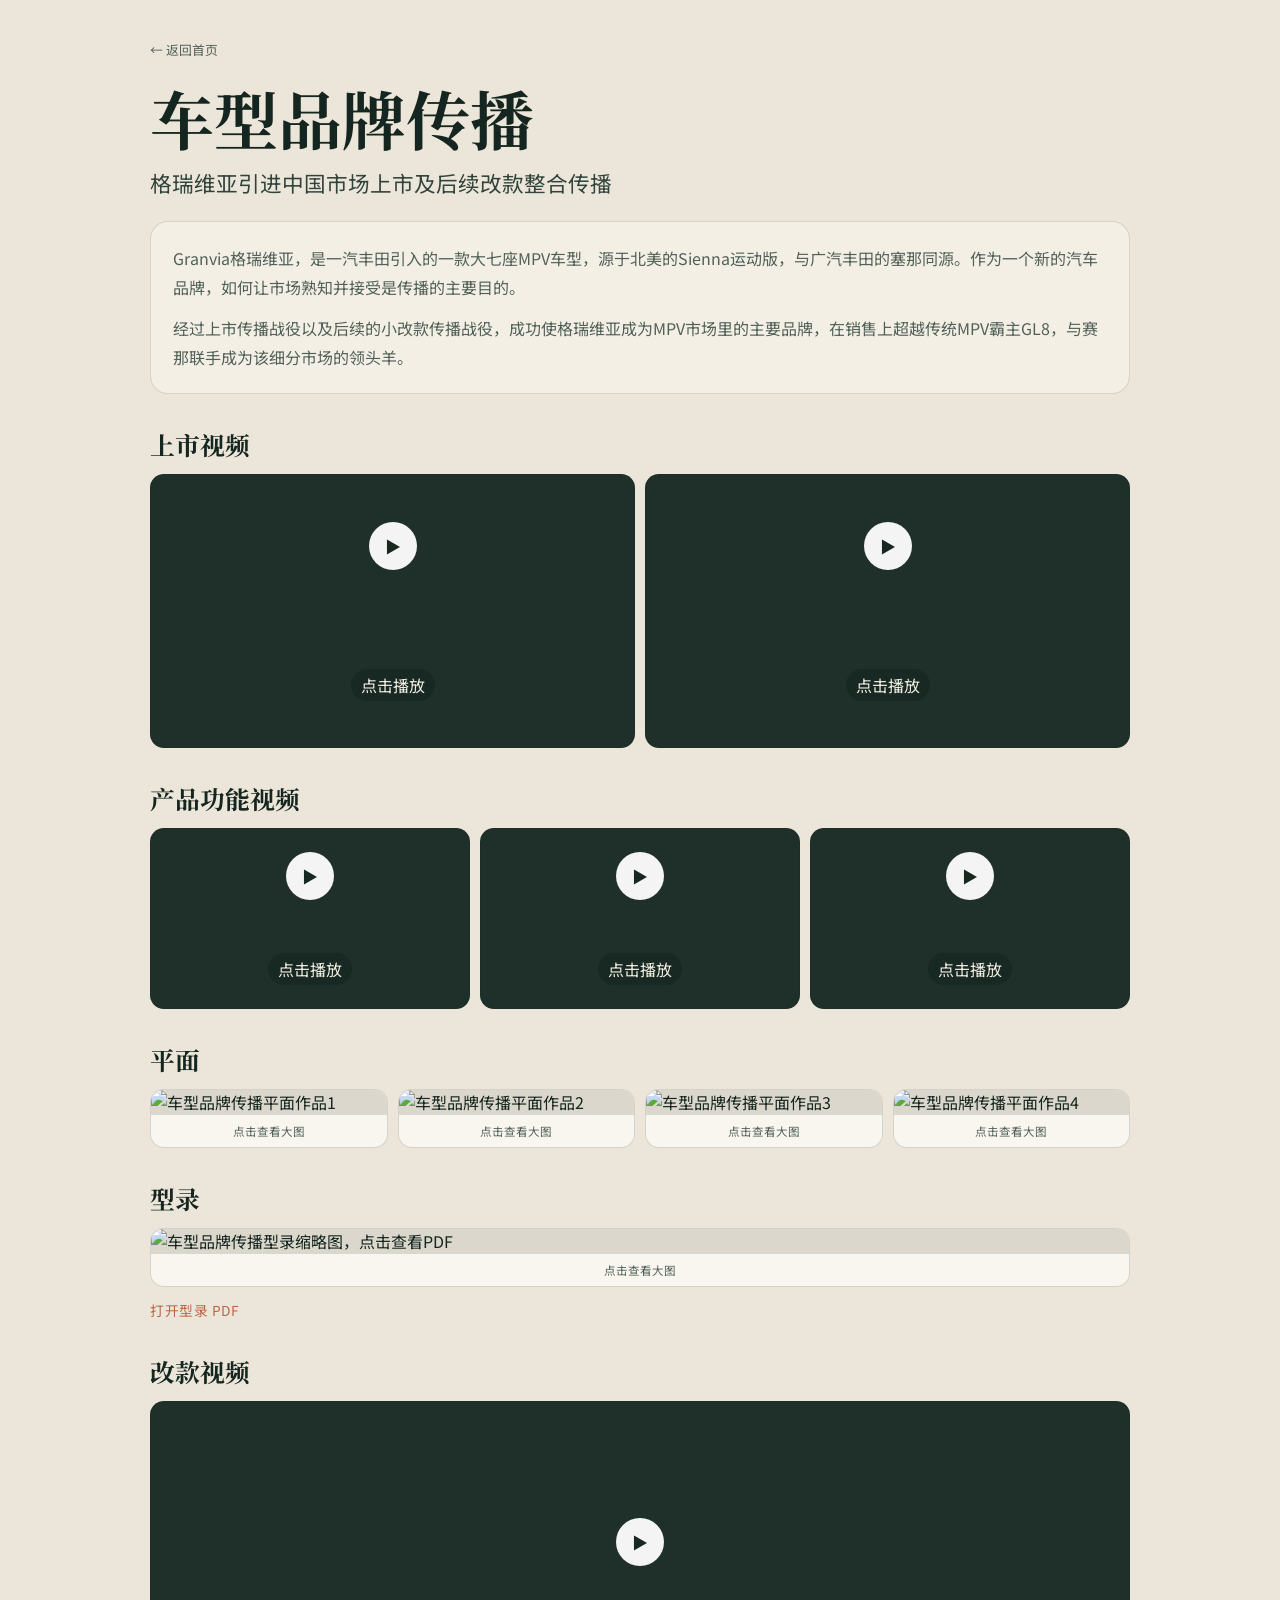
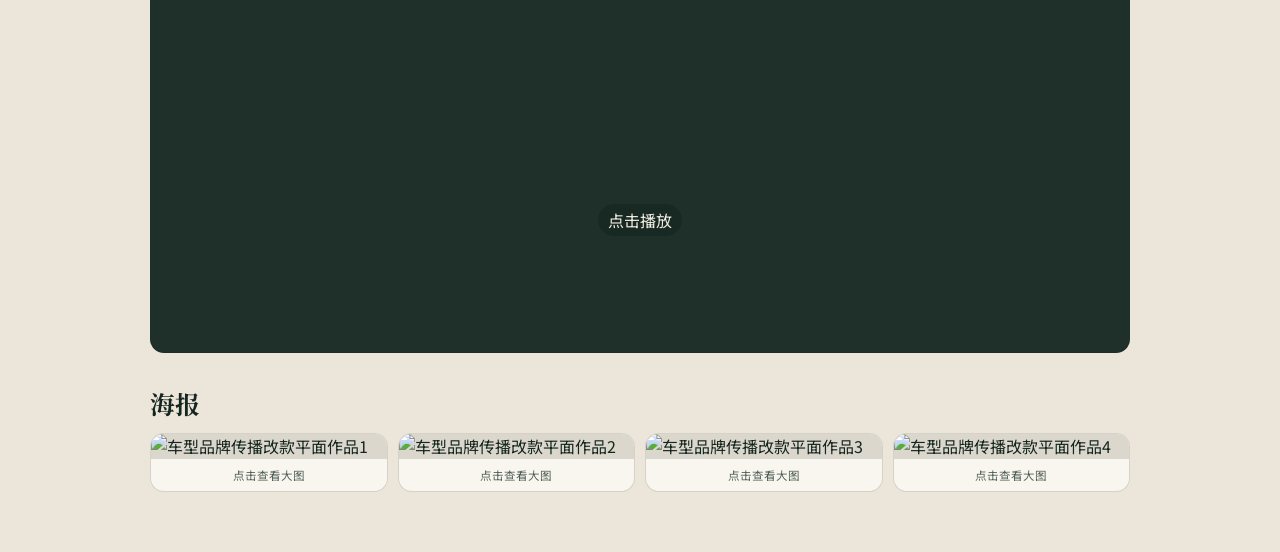
==== pages/project-01.html @ 5aec9dba "Add files via upload" ====
<!DOCTYPE html>
<html lang="zh-CN">
  <head>
    <meta charset="UTF-8" />
    <meta name="viewport" content="width=device-width, initial-scale=1.0" />
    <title>车型品牌传播 | 吴志民</title>
    <link rel="preconnect" href="https://fonts.googleapis.com" />
    <link rel="preconnect" href="https://fonts.gstatic.com" crossorigin />
    <link href="https://fonts.googleapis.com/css2?family=Noto+Sans+SC:wght@400;500;700&family=Noto+Serif+SC:wght@500;700&display=swap" rel="stylesheet" />
    <link rel="stylesheet" href="project.css" />
  </head>
  <body>
    <main class="page">
      <a class="back" href="../index.html">← 返回首页</a>
      <section class="hero case-hero">
        <h1>车型品牌传播</h1>
        <p class="case-subtitle">格瑞维亚引进中国市场上市及后续改款整合传播</p>
      </section>

      <section class="desc case-intro">
        <p>
          Granvia格瑞维亚，是一汽丰田引入的一款大七座MPV车型，源于北美的Sienna运动版，与广汽丰田的塞那同源。作为一个新的汽车品牌，如何让市场熟知并接受是传播的主要目的。
        </p>
        <p>
          经过上市传播战役以及后续的小改款传播战役，成功使格瑞维亚成为MPV市场里的主要品牌，在销售上超越传统MPV霸主GL8，与赛那联手成为该细分市场的领头羊。
        </p>
      </section>

      <section class="work-group">
        <h2>上市视频</h2>
        <div class="media-grid media-grid-video-2">
          <div class="media-item media-item-video">
            <iframe
              src="https://player.bilibili.com/player.html?isOutside=true&aid=116299795663700&bvid=BV1DvXPB8EWV&cid=37015653127&p=1"
              data-poster="../assets/images/project-01/work-01-launch-video-01-poster.webp"
              scrolling="no"
              border="0"
              frameborder="no"
              framespacing="0"
              allowfullscreen="true"
            ></iframe>
          </div>
          <div class="media-item media-item-video">
            <iframe
              src="https://player.bilibili.com/player.html?isOutside=true&aid=116299795531823&bvid=BV1gvXPB8EVQ&cid=37015650571&p=1"
              data-poster="../assets/images/project-01/work-01-launch-video-02-poster.webp"
              scrolling="no"
              border="0"
              frameborder="no"
              framespacing="0"
              allowfullscreen="true"
            ></iframe>
          </div>
        </div>
      </section>

      <section class="work-group">
        <h2>产品功能视频</h2>
        <div class="media-grid media-grid-video-3">
          <div class="media-item media-item-video">
            <iframe
              src="https://player.bilibili.com/player.html?isOutside=true&aid=116299795597021&bvid=BV1hvXPB8EKg&cid=37015715951&p=1"
              data-poster="../assets/images/project-01/work-02-feature-video-01-poster.webp"
              scrolling="no"
              border="0"
              frameborder="no"
              framespacing="0"
              allowfullscreen="true"
            ></iframe>
          </div>
          <div class="media-item media-item-video">
            <iframe
              src="https://player.bilibili.com/player.html?isOutside=true&aid=116299795599101&bvid=BV18vXPB8E8s&cid=37015718615&p=1"
              data-poster="../assets/images/project-01/work-02-feature-video-02-poster.webp"
              scrolling="no"
              border="0"
              frameborder="no"
              framespacing="0"
              allowfullscreen="true"
            ></iframe>
          </div>
          <div class="media-item media-item-video">
            <iframe
              src="https://player.bilibili.com/player.html?isOutside=true&aid=116299812310802&bvid=BV1geXPBcEQH&cid=37015719141&p=1"
              data-poster="../assets/images/project-01/work-02-feature-video-03-poster.webp"
              scrolling="no"
              border="0"
              frameborder="no"
              framespacing="0"
              allowfullscreen="true"
            ></iframe>
          </div>
        </div>
      </section>

      <section class="work-group">
        <h2>平面</h2>
        <div class="media-grid media-grid-image-4">
          <figure class="media-item media-item-image">
            <a href="../assets/images/project-01/work-03-print-01.webp" target="_blank" rel="noreferrer">
              <img src="../assets/images/project-01/work-03-print-01.webp" alt="车型品牌传播平面作品1" loading="lazy" />
            </a>
          </figure>
          <figure class="media-item media-item-image">
            <a href="../assets/images/project-01/work-03-print-02.webp" target="_blank" rel="noreferrer">
              <img src="../assets/images/project-01/work-03-print-02.webp" alt="车型品牌传播平面作品2" loading="lazy" />
            </a>
          </figure>
          <figure class="media-item media-item-image">
            <a href="../assets/images/project-01/work-03-print-03.webp" target="_blank" rel="noreferrer">
              <img src="../assets/images/project-01/work-03-print-03.webp" alt="车型品牌传播平面作品3" loading="lazy" />
            </a>
          </figure>
          <figure class="media-item media-item-image">
            <a href="../assets/images/project-01/work-03-print-04.webp" target="_blank" rel="noreferrer">
              <img src="../assets/images/project-01/work-03-print-04.webp" alt="车型品牌传播平面作品4" loading="lazy" />
            </a>
          </figure>
        </div>
      </section>

      <section class="work-group">
        <h2>型录</h2>
        <div class="media-grid media-grid-catalog">
          <figure class="media-item media-item-image media-item-catalog">
            <a href="../assets/docs/project-01/work-04-catalog.pdf" target="_blank" rel="noreferrer">
              <img src="../assets/images/project-01/work-04-catalog-thumb.webp" alt="车型品牌传播型录缩略图，点击查看PDF" loading="lazy" />
            </a>
          </figure>
        </div>
        <p class="catalog-link">
          <a href="../assets/docs/project-01/work-04-catalog.pdf" target="_blank" rel="noreferrer">打开型录 PDF</a>
        </p>
      </section>

      <section class="work-group">
        <h2>改款视频</h2>
        <div class="media-grid media-grid-video-1">
          <div class="media-item media-item-video">
            <iframe
              src="https://player.bilibili.com/player.html?isOutside=true&aid=116299896194596&bvid=BV1GaXPBaETD&cid=37016111444&p=1"
              data-poster="../assets/images/project-01/work-05-refresh-video-poster.webp"
              scrolling="no"
              border="0"
              frameborder="no"
              framespacing="0"
              allowfullscreen="true"
            ></iframe>
          </div>
        </div>
      </section>

      <section class="work-group">
        <h2>海报</h2>
        <div class="media-grid media-grid-image-4">
          <figure class="media-item media-item-image">
            <a href="../assets/images/project-01/work-06-print-01.webp" target="_blank" rel="noreferrer">
              <img src="../assets/images/project-01/work-06-print-01.webp" alt="车型品牌传播改款平面作品1" loading="lazy" />
            </a>
          </figure>
          <figure class="media-item media-item-image">
            <a href="../assets/images/project-01/work-06-print-02.webp" target="_blank" rel="noreferrer">
              <img src="../assets/images/project-01/work-06-print-02.webp" alt="车型品牌传播改款平面作品2" loading="lazy" />
            </a>
          </figure>
          <figure class="media-item media-item-image">
            <a href="../assets/images/project-01/work-06-print-03.webp" target="_blank" rel="noreferrer">
              <img src="../assets/images/project-01/work-06-print-03.webp" alt="车型品牌传播改款平面作品3" loading="lazy" />
            </a>
          </figure>
          <figure class="media-item media-item-image">
            <a href="../assets/images/project-01/work-06-print-04.webp" target="_blank" rel="noreferrer">
              <img src="../assets/images/project-01/work-06-print-04.webp" alt="车型品牌传播改款平面作品4" loading="lazy" />
            </a>
          </figure>
        </div>
      </section>
    </main>
    <script src="project-video-embed.js"></script>
  </body>
</html>
---- pages/project.css ----
:root {
  --bg: #ece5d9;
  --panel: #f4efe5;
  --text: #14261f;
  --muted: #516158;
  --line: rgba(20, 38, 31, 0.14);
  --accent: #b96845;
  --container: min(100% - 24px, 980px);
  --radius: 18px;
}

* {
  box-sizing: border-box;
}

body {
  margin: 0;
  font-family: "Noto Sans SC", "PingFang SC", "Hiragino Sans GB", sans-serif;
  background: var(--bg);
  color: var(--text);
}

h1,
h2 {
  margin: 0;
  font-family: "Noto Serif SC", "Songti SC", serif;
}

p {
  margin: 0;
}

a {
  color: inherit;
  text-decoration: none;
}

.page {
  width: var(--container);
  margin: 0 auto;
  padding: 24px 0 60px;
}

.back {
  display: inline-block;
  font-size: 0.8rem;
  color: var(--muted);
  margin-bottom: 20px;
}

.hero {
  display: grid;
  gap: 16px;
}

.kicker {
  font-size: 0.72rem;
  letter-spacing: 0.08em;
  text-transform: uppercase;
  color: var(--muted);
}

h1 {
  font-size: clamp(1.8rem, 8vw, 2.8rem);
  line-height: 1.2;
}

.meta {
  color: var(--muted);
  line-height: 1.8;
}

.case-hero {
  gap: 10px;
}

.case-subtitle {
  color: #31443c;
  font-size: clamp(1rem, 4.6vw, 1.35rem);
  line-height: 1.55;
}

.case-subtitle-strong {
  font-family: "Noto Serif SC", "Songti SC", serif;
  font-size: clamp(1.15rem, 5vw, 1.55rem);
  line-height: 1.45;
}

.case-subtitle-project04 {
  margin-top: 10px;
  font-size: clamp(1.45rem, 6.6vw, 2rem);
  font-weight: 700;
  line-height: 1.35;
}

.case-intro {
  display: grid;
  gap: 12px;
}

.work-group {
  margin-top: 26px;
}

.work-group h2 {
  font-size: clamp(1.15rem, 5vw, 1.55rem);
  margin-bottom: 12px;
}

.media-grid {
  display: grid;
  gap: 10px;
}

.media-grid-video-2 {
  grid-template-columns: 1fr;
}

.media-grid-video-3 {
  grid-template-columns: 1fr;
}

.media-grid-image-4 {
  grid-template-columns: repeat(2, minmax(0, 1fr));
}

.media-grid-image-2 {
  grid-template-columns: repeat(2, minmax(0, 1fr));
}

.media-grid-image-3 {
  grid-template-columns: repeat(2, minmax(0, 1fr));
}

.media-grid-image-6 {
  grid-template-columns: repeat(2, minmax(0, 1fr));
}

.media-grid-image-1 {
  grid-template-columns: minmax(0, 1fr);
}

.media-item {
  margin: 0;
  border: 1px solid var(--line);
  border-radius: 12px;
  background: var(--panel);
  overflow: hidden;
}

.media-item img,
.media-item video,
.media-item iframe {
  width: 100%;
  display: block;
  background: #dcd7cc;
  border: 0;
}

.media-item a {
  display: block;
}

.media-item-image img {
  height: auto;
  aspect-ratio: auto;
  object-fit: contain;
  object-position: center;
}

.media-item-video video,
.media-item-video iframe {
  aspect-ratio: 16 / 9;
  object-fit: cover;
}

.media-item-video {
  position: relative;
  background: #1f2f29;
}

.media-item-video.has-poster {
  background-image: var(--video-poster);
  background-size: cover;
  background-position: center;
}

.bili-iframe-idle {
  background: transparent;
  opacity: 0;
  pointer-events: none;
}

.bili-activate {
  position: absolute;
  inset: 0;
  width: 100%;
  border: 0;
  background: transparent;
  color: #f4efe5;
  display: grid;
  place-items: center;
  gap: 8px;
  cursor: pointer;
  font: inherit;
}

.bili-activate .play-icon {
  width: 48px;
  height: 48px;
  border-radius: 999px;
  background: rgba(255, 255, 255, 0.95);
  color: #162820;
  display: grid;
  place-items: center;
  font-size: 1rem;
}

.bili-activate span:last-child {
  padding: 4px 10px;
  border-radius: 999px;
  background: rgba(20, 38, 31, 0.62);
}

.media-item-catalog img {
  width: 100%;
  height: auto;
  max-height: none;
  margin: 0;
}

.media-item-image a::after {
  content: "点击查看大图";
  display: block;
  border-top: 1px solid var(--line);
  padding: 8px 10px;
  font-size: 0.72rem;
  text-align: center;
  color: var(--muted);
  background: rgba(255, 255, 255, 0.4);
}

.media-item-doc a::after {
  content: "点击打开文档";
}

.media-grid-catalog {
  justify-items: stretch;
}

.media-item-catalog {
  width: 100%;
}

.catalog-link {
  margin-top: 10px;
}

.catalog-link a {
  font-size: 0.86rem;
  color: var(--accent);
  letter-spacing: 0.04em;
}

.media-placeholder {
  display: grid;
  align-content: center;
  justify-items: center;
  gap: 8px;
  min-height: 170px;
  border: 1px dashed rgba(20, 38, 31, 0.32);
  border-radius: 12px;
  padding: 14px 10px;
  background:
    linear-gradient(145deg, rgba(255, 255, 255, 0.44), rgba(255, 255, 255, 0.1)),
    var(--panel);
  text-align: center;
  color: #3d4c45;
  font-weight: 500;
}

.media-placeholder.image {
  min-height: 150px;
}

.media-placeholder span {
  display: block;
  font-size: 0.72rem;
  line-height: 1.5;
  color: #6a6a63;
  word-break: break-all;
}

.cover,
.video,
.desc {
  margin-top: 22px;
  border: 1px solid var(--line);
  border-radius: var(--radius);
  background: var(--panel);
}

.cover img,
video {
  width: 100%;
  display: block;
  border-radius: var(--radius);
}

.cover img {
  aspect-ratio: 16 / 10;
  object-fit: cover;
  object-position: center;
}

.desc {
  padding: 16px;
  line-height: 1.8;
  color: var(--muted);
}

.tip {
  margin-top: 10px;
  font-size: 0.8rem;
  color: #6d675d;
}

@media (min-width: 768px) {
  .page {
    padding-top: 36px;
  }

  h1 {
    font-size: clamp(2.4rem, 5vw, 4rem);
  }

  .case-subtitle-project04 {
    margin-top: 20px;
    font-size: clamp(1.8rem, 3.2vw, 2.6rem);
    font-weight: 700;
  }

  .work-group {
    margin-top: 32px;
  }

  .media-grid-video-2 {
    grid-template-columns: repeat(2, minmax(0, 1fr));
  }

  .media-grid-video-3 {
    grid-template-columns: repeat(3, minmax(0, 1fr));
  }

  .media-grid-video-1,
  .media-grid-catalog {
    grid-template-columns: minmax(0, 1fr);
  }

  .media-grid-image-4 {
    grid-template-columns: repeat(4, minmax(0, 1fr));
  }

  .media-grid-image-2 {
    grid-template-columns: repeat(2, minmax(0, 1fr));
  }

  .media-grid-image-3 {
    grid-template-columns: repeat(3, minmax(0, 1fr));
  }

  .media-grid-image-6 {
    grid-template-columns: repeat(3, minmax(0, 1fr));
  }

  .media-placeholder {
    min-height: 220px;
    border-radius: 14px;
  }

  .media-placeholder.image {
    min-height: 180px;
  }

  .media-item {
    border-radius: 14px;
  }

  .media-item-catalog {
    width: 100%;
  }

  .desc {
    padding: 22px;
  }
}
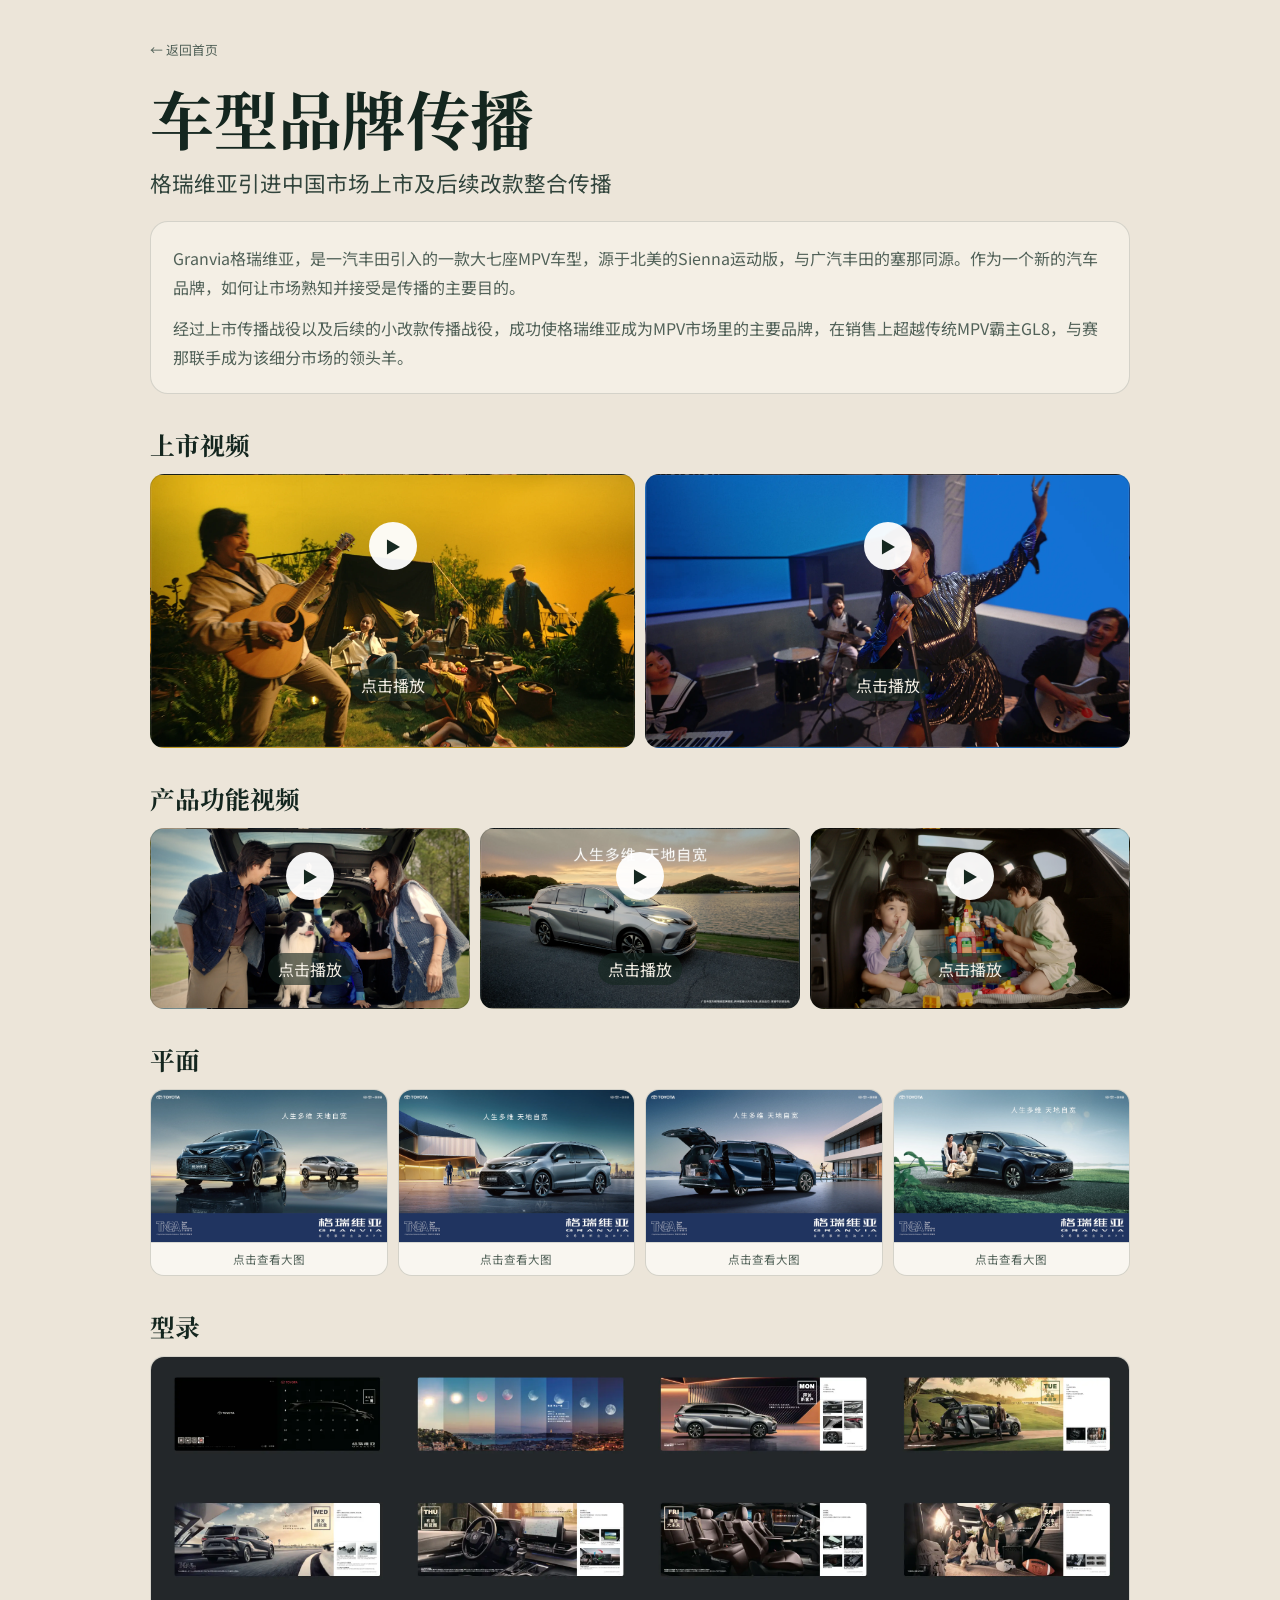
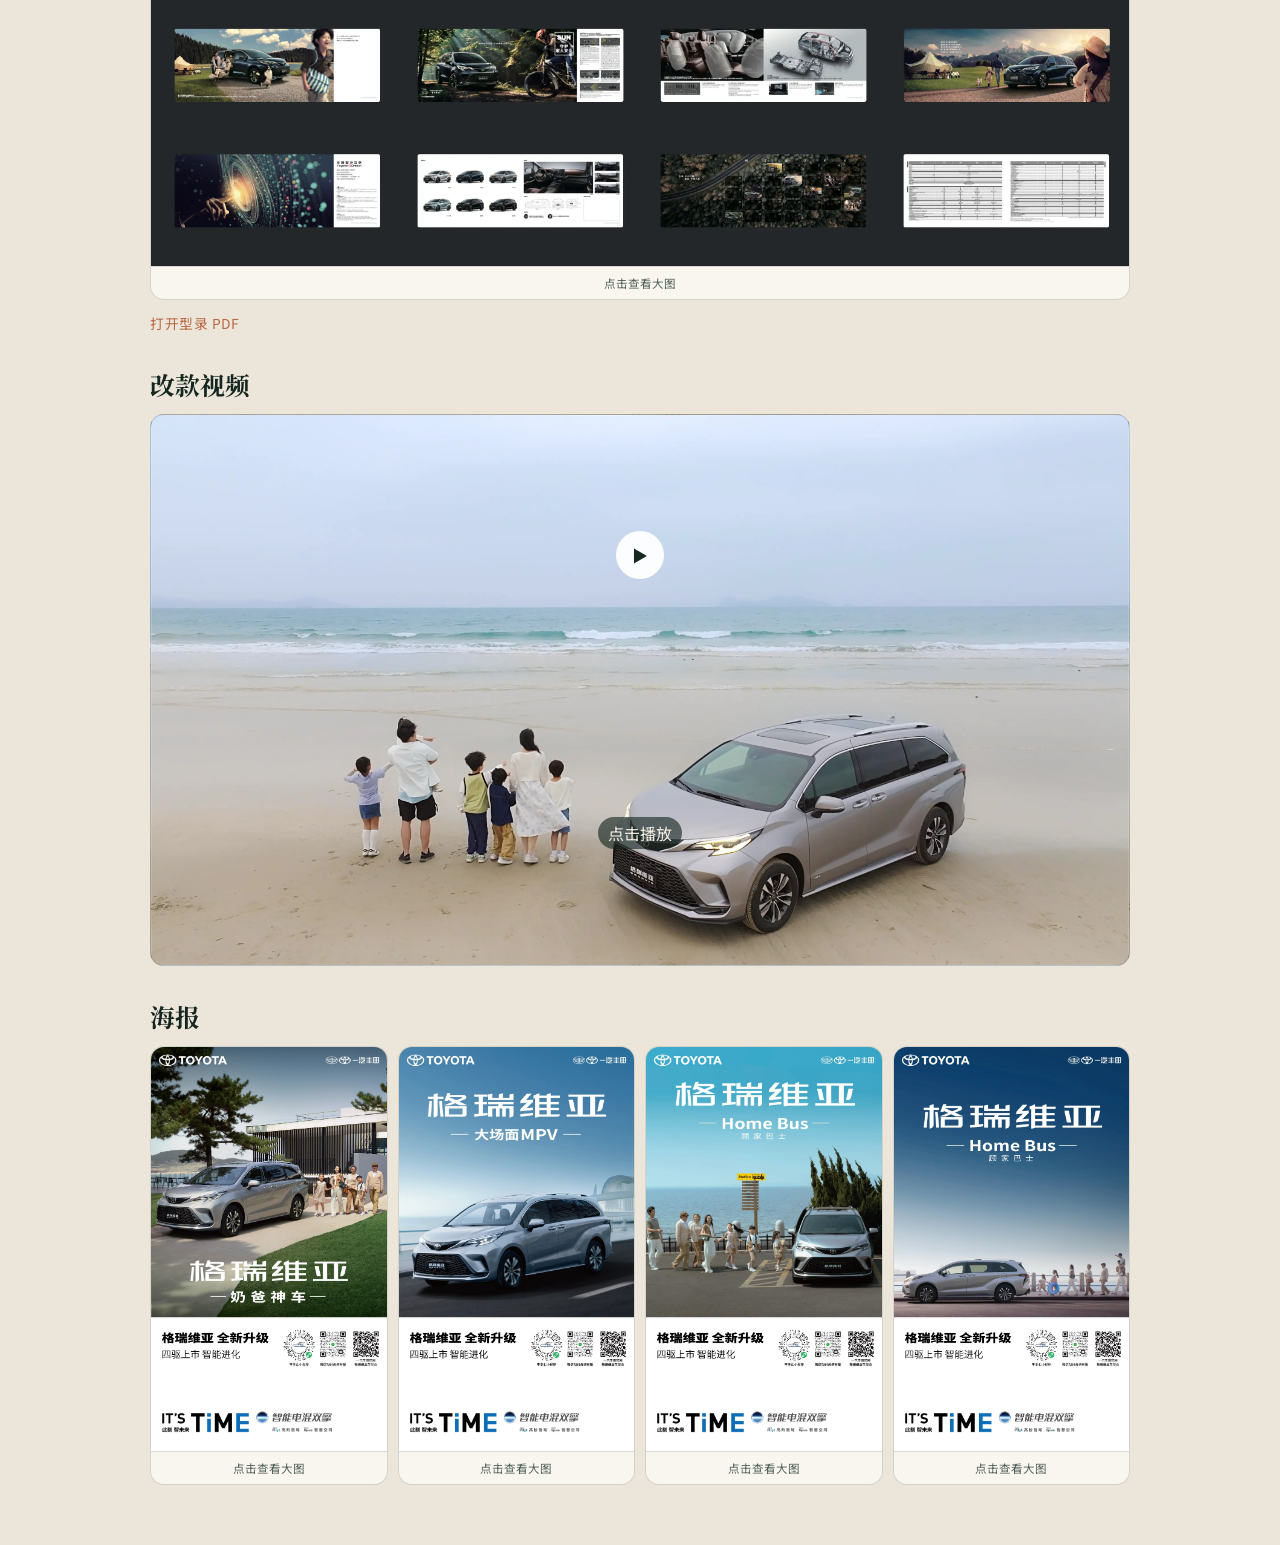
==== commit b8c50c1a: "Add files via upload" ====
--- a/pages/project-01.html
+++ b/pages/project-01.html
@@ -32,7 +32,7 @@
           <div class="media-item media-item-video">
             <iframe
               src="https://player.bilibili.com/player.html?isOutside=true&aid=116299795663700&bvid=BV1DvXPB8EWV&cid=37015653127&p=1"
-              data-poster="../assets/images/project-01/work-01-launch-video-01-poster.webp"
+              data-poster="../images/project-01/work-01-launch-video-01-poster.webp"
               scrolling="no"
               border="0"
               frameborder="no"
@@ -43,7 +43,7 @@
           <div class="media-item media-item-video">
             <iframe
               src="https://player.bilibili.com/player.html?isOutside=true&aid=116299795531823&bvid=BV1gvXPB8EVQ&cid=37015650571&p=1"
-              data-poster="../assets/images/project-01/work-01-launch-video-02-poster.webp"
+              data-poster="../images/project-01/work-01-launch-video-02-poster.webp"
               scrolling="no"
               border="0"
               frameborder="no"
@@ -60,7 +60,7 @@
           <div class="media-item media-item-video">
             <iframe
               src="https://player.bilibili.com/player.html?isOutside=true&aid=116299795597021&bvid=BV1hvXPB8EKg&cid=37015715951&p=1"
-              data-poster="../assets/images/project-01/work-02-feature-video-01-poster.webp"
+              data-poster="../images/project-01/work-02-feature-video-01-poster.webp"
               scrolling="no"
               border="0"
               frameborder="no"
@@ -71,7 +71,7 @@
           <div class="media-item media-item-video">
             <iframe
               src="https://player.bilibili.com/player.html?isOutside=true&aid=116299795599101&bvid=BV18vXPB8E8s&cid=37015718615&p=1"
-              data-poster="../assets/images/project-01/work-02-feature-video-02-poster.webp"
+              data-poster="../images/project-01/work-02-feature-video-02-poster.webp"
               scrolling="no"
               border="0"
               frameborder="no"
@@ -82,7 +82,7 @@
           <div class="media-item media-item-video">
             <iframe
               src="https://player.bilibili.com/player.html?isOutside=true&aid=116299812310802&bvid=BV1geXPBcEQH&cid=37015719141&p=1"
-              data-poster="../assets/images/project-01/work-02-feature-video-03-poster.webp"
+              data-poster="../images/project-01/work-02-feature-video-03-poster.webp"
               scrolling="no"
               border="0"
               frameborder="no"
@@ -97,23 +97,23 @@
         <h2>平面</h2>
         <div class="media-grid media-grid-image-4">
           <figure class="media-item media-item-image">
-            <a href="../assets/images/project-01/work-03-print-01.webp" target="_blank" rel="noreferrer">
-              <img src="../assets/images/project-01/work-03-print-01.webp" alt="车型品牌传播平面作品1" loading="lazy" />
+            <a href="../images/project-01/work-03-print-01.webp" target="_blank" rel="noreferrer">
+              <img src="../images/project-01/work-03-print-01.webp" alt="车型品牌传播平面作品1" loading="lazy" />
             </a>
           </figure>
           <figure class="media-item media-item-image">
-            <a href="../assets/images/project-01/work-03-print-02.webp" target="_blank" rel="noreferrer">
-              <img src="../assets/images/project-01/work-03-print-02.webp" alt="车型品牌传播平面作品2" loading="lazy" />
+            <a href="../images/project-01/work-03-print-02.webp" target="_blank" rel="noreferrer">
+              <img src="../images/project-01/work-03-print-02.webp" alt="车型品牌传播平面作品2" loading="lazy" />
             </a>
           </figure>
           <figure class="media-item media-item-image">
-            <a href="../assets/images/project-01/work-03-print-03.webp" target="_blank" rel="noreferrer">
-              <img src="../assets/images/project-01/work-03-print-03.webp" alt="车型品牌传播平面作品3" loading="lazy" />
+            <a href="../images/project-01/work-03-print-03.webp" target="_blank" rel="noreferrer">
+              <img src="../images/project-01/work-03-print-03.webp" alt="车型品牌传播平面作品3" loading="lazy" />
             </a>
           </figure>
           <figure class="media-item media-item-image">
-            <a href="../assets/images/project-01/work-03-print-04.webp" target="_blank" rel="noreferrer">
-              <img src="../assets/images/project-01/work-03-print-04.webp" alt="车型品牌传播平面作品4" loading="lazy" />
+            <a href="../images/project-01/work-03-print-04.webp" target="_blank" rel="noreferrer">
+              <img src="../images/project-01/work-03-print-04.webp" alt="车型品牌传播平面作品4" loading="lazy" />
             </a>
           </figure>
         </div>
@@ -123,13 +123,13 @@
         <h2>型录</h2>
         <div class="media-grid media-grid-catalog">
           <figure class="media-item media-item-image media-item-catalog">
-            <a href="../assets/docs/project-01/work-04-catalog.pdf" target="_blank" rel="noreferrer">
-              <img src="../assets/images/project-01/work-04-catalog-thumb.webp" alt="车型品牌传播型录缩略图，点击查看PDF" loading="lazy" />
+            <a href="../docs/project-01/work-04-catalog.pdf" target="_blank" rel="noreferrer">
+              <img src="../images/project-01/work-04-catalog-thumb.webp" alt="车型品牌传播型录缩略图，点击查看PDF" loading="lazy" />
             </a>
           </figure>
         </div>
         <p class="catalog-link">
-          <a href="../assets/docs/project-01/work-04-catalog.pdf" target="_blank" rel="noreferrer">打开型录 PDF</a>
+          <a href="../docs/project-01/work-04-catalog.pdf" target="_blank" rel="noreferrer">打开型录 PDF</a>
         </p>
       </section>
 
@@ -139,7 +139,7 @@
           <div class="media-item media-item-video">
             <iframe
               src="https://player.bilibili.com/player.html?isOutside=true&aid=116299896194596&bvid=BV1GaXPBaETD&cid=37016111444&p=1"
-              data-poster="../assets/images/project-01/work-05-refresh-video-poster.webp"
+              data-poster="../images/project-01/work-05-refresh-video-poster.webp"
               scrolling="no"
               border="0"
               frameborder="no"
@@ -154,23 +154,23 @@
         <h2>海报</h2>
         <div class="media-grid media-grid-image-4">
           <figure class="media-item media-item-image">
-            <a href="../assets/images/project-01/work-06-print-01.webp" target="_blank" rel="noreferrer">
-              <img src="../assets/images/project-01/work-06-print-01.webp" alt="车型品牌传播改款平面作品1" loading="lazy" />
+            <a href="../images/project-01/work-06-print-01.webp" target="_blank" rel="noreferrer">
+              <img src="../images/project-01/work-06-print-01.webp" alt="车型品牌传播改款平面作品1" loading="lazy" />
             </a>
           </figure>
           <figure class="media-item media-item-image">
-            <a href="../assets/images/project-01/work-06-print-02.webp" target="_blank" rel="noreferrer">
-              <img src="../assets/images/project-01/work-06-print-02.webp" alt="车型品牌传播改款平面作品2" loading="lazy" />
+            <a href="../images/project-01/work-06-print-02.webp" target="_blank" rel="noreferrer">
+              <img src="../images/project-01/work-06-print-02.webp" alt="车型品牌传播改款平面作品2" loading="lazy" />
             </a>
           </figure>
           <figure class="media-item media-item-image">
-            <a href="../assets/images/project-01/work-06-print-03.webp" target="_blank" rel="noreferrer">
-              <img src="../assets/images/project-01/work-06-print-03.webp" alt="车型品牌传播改款平面作品3" loading="lazy" />
+            <a href="../images/project-01/work-06-print-03.webp" target="_blank" rel="noreferrer">
+              <img src="../images/project-01/work-06-print-03.webp" alt="车型品牌传播改款平面作品3" loading="lazy" />
             </a>
           </figure>
           <figure class="media-item media-item-image">
-            <a href="../assets/images/project-01/work-06-print-04.webp" target="_blank" rel="noreferrer">
-              <img src="../assets/images/project-01/work-06-print-04.webp" alt="车型品牌传播改款平面作品4" loading="lazy" />
+            <a href="../images/project-01/work-06-print-04.webp" target="_blank" rel="noreferrer">
+              <img src="../images/project-01/work-06-print-04.webp" alt="车型品牌传播改款平面作品4" loading="lazy" />
             </a>
           </figure>
         </div>
